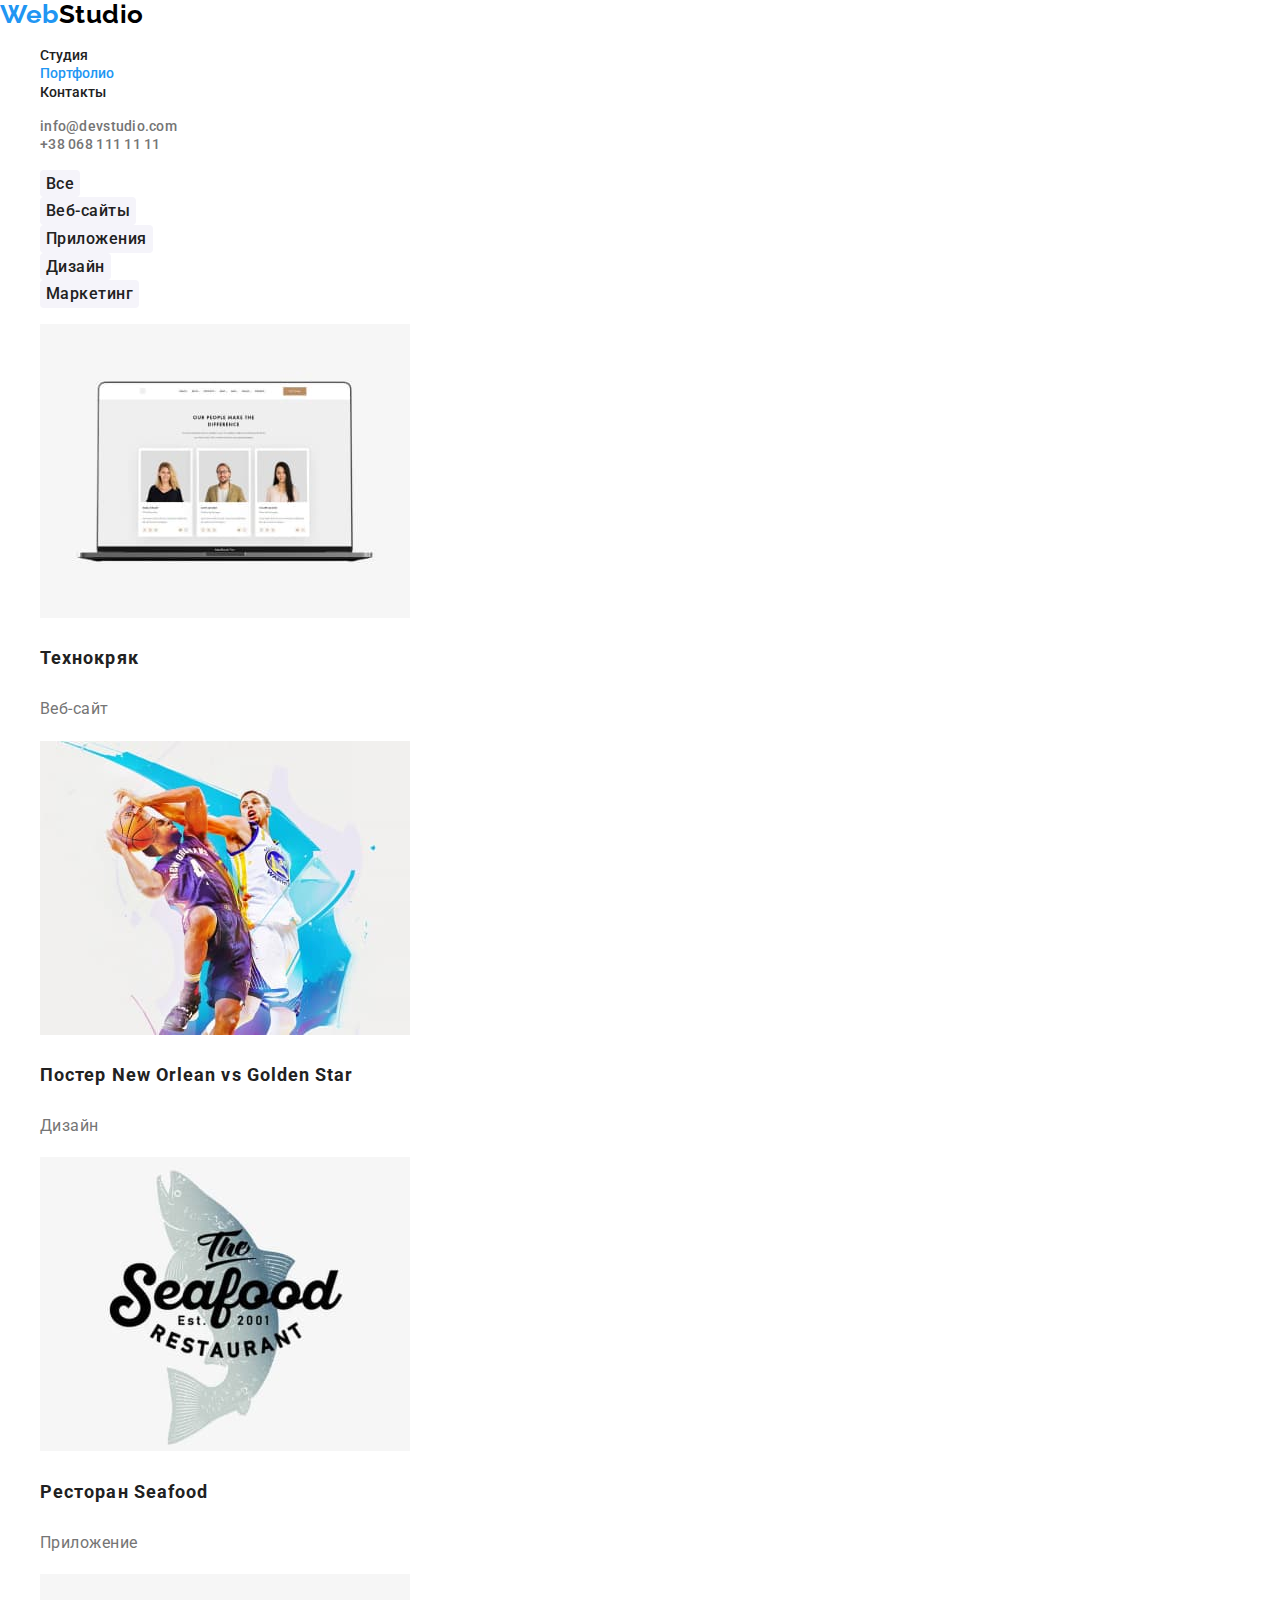
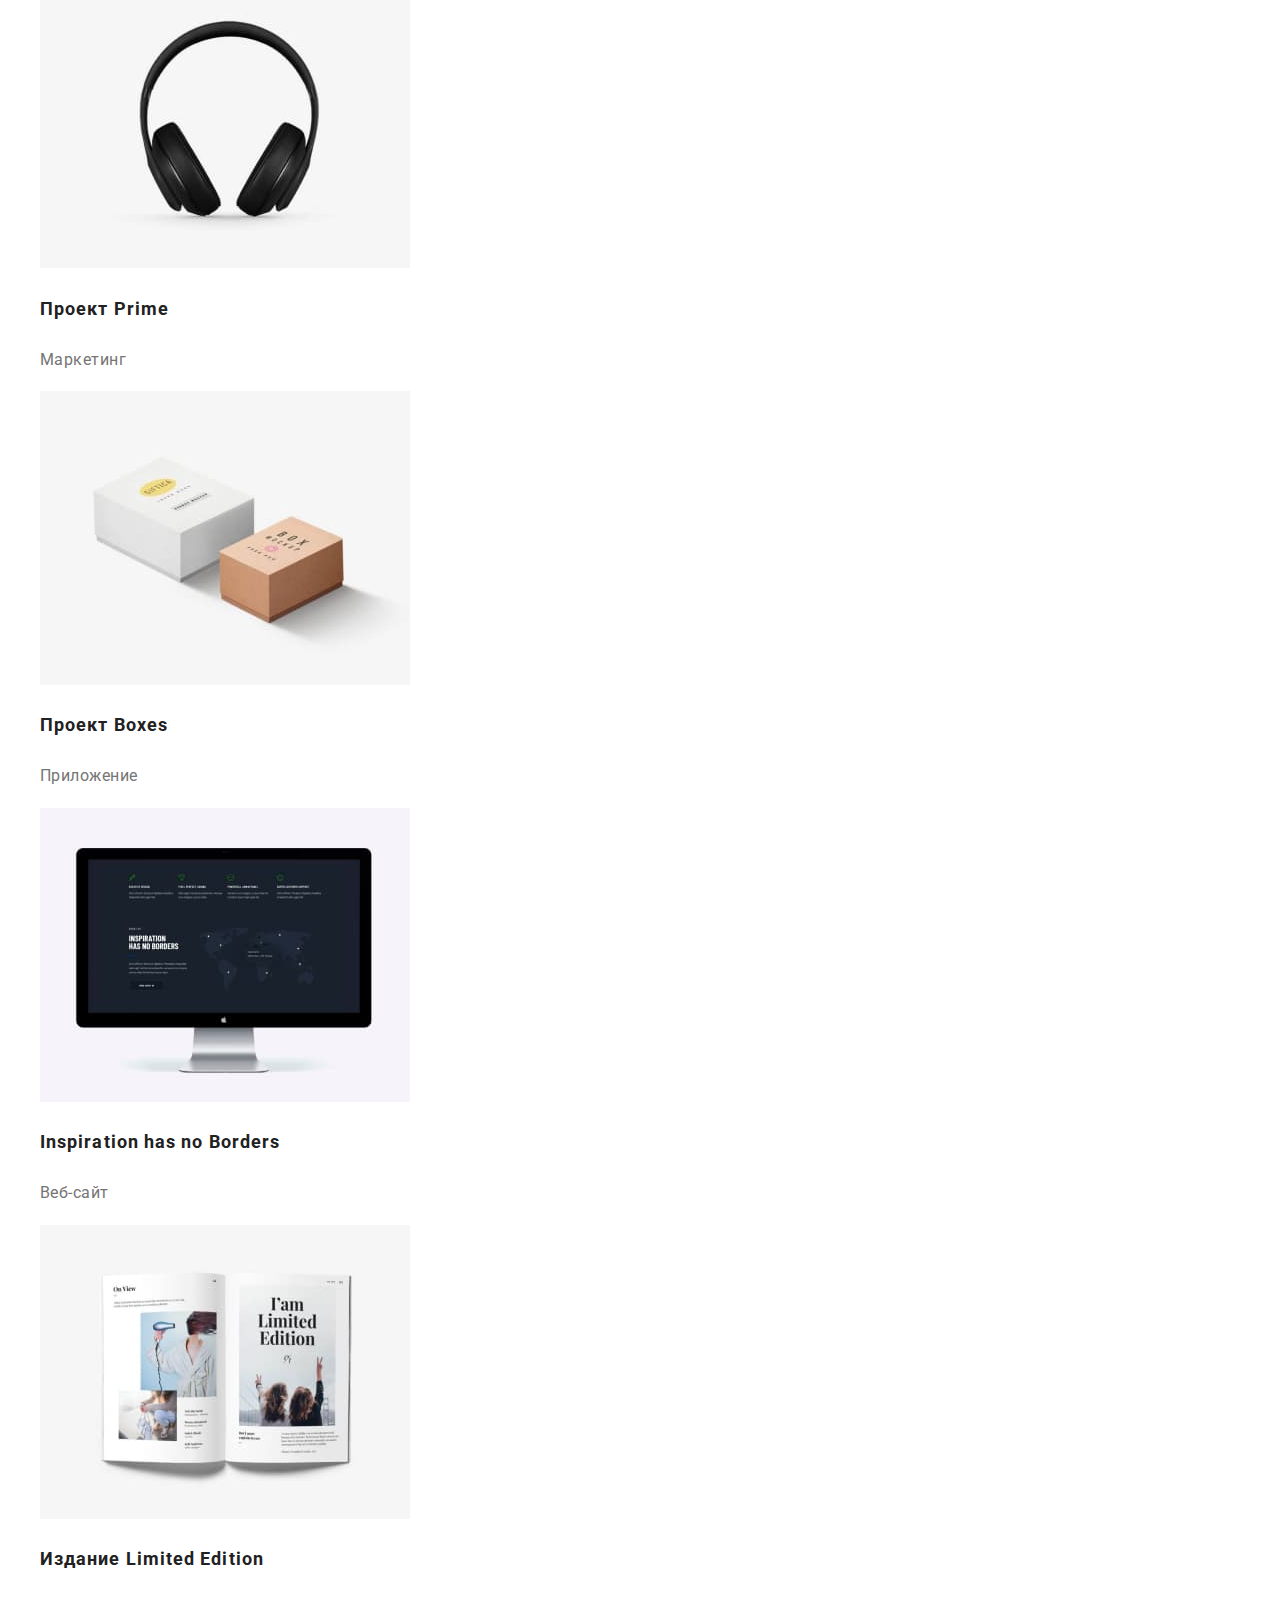
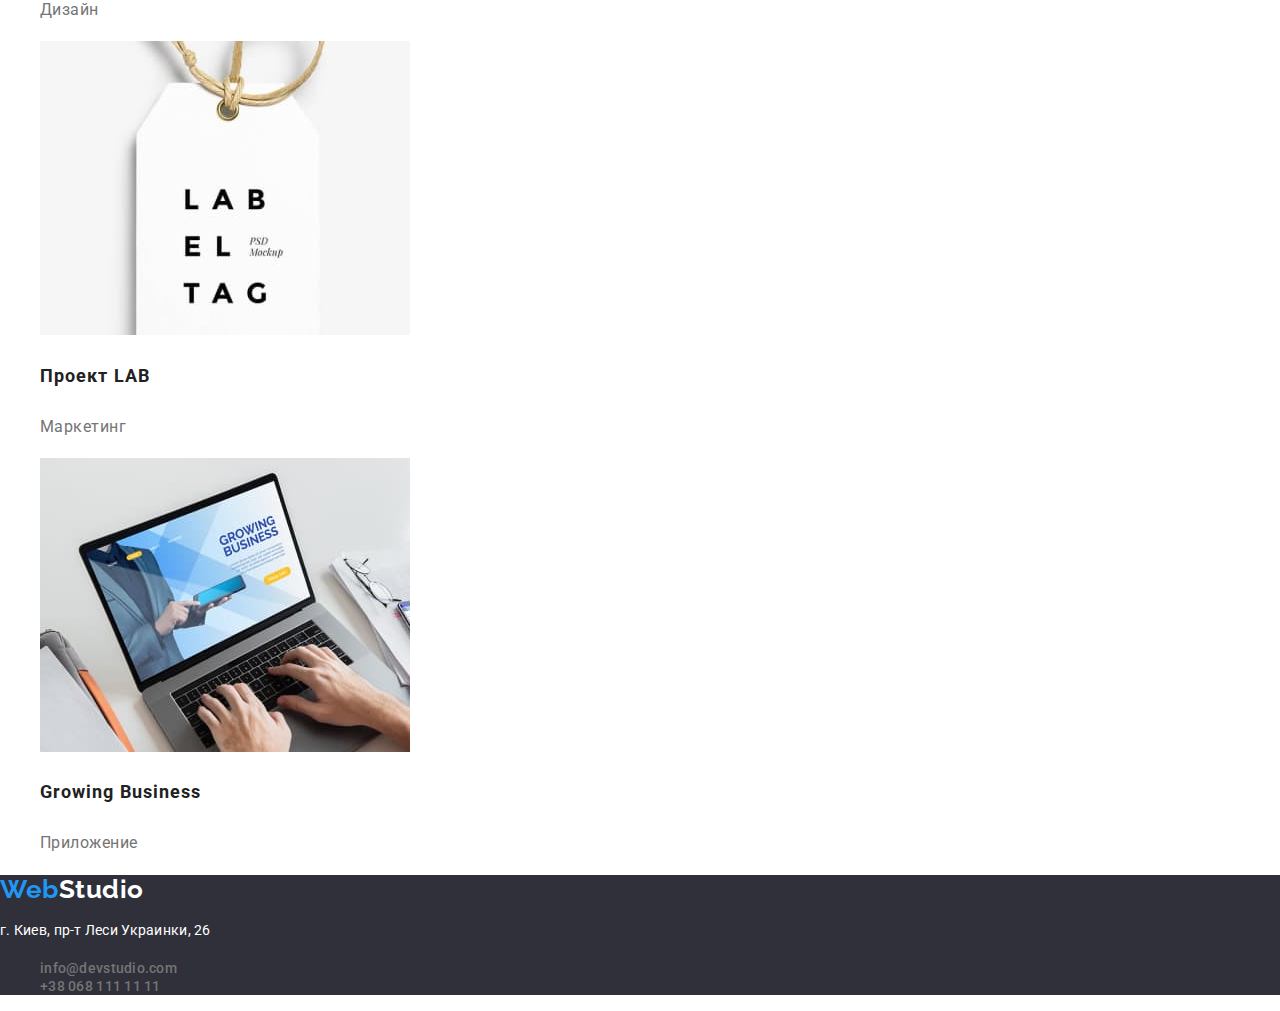
==== portfolio.html @ b9a0ad5e "copy" ====
<!DOCTYPE html>
<html lang="en">

<head>
    <meta charset="UTF-8">
    <meta name="viewport" content="width=device-width, initial-scale=1.0">
    <link rel="stylesheet" href="./css/normilize.css">
    <link rel="stylesheet" href="./css/variables.css">
    <link rel="preconnect" href="https://fonts.gstatic.com">
    <link href="https://fonts.googleapis.com/css2?family=Raleway:wght@700&family=Roboto:wght@400;500;700&display=swap"
        rel="stylesheet">
    <link rel="stylesheet" href="./css/general.css">
    <link rel="stylesheet" href="./css/styles-portfolio.css">
    <title>Portfolio</title>
</head>

<body>
    <header>
        <nav>
            <a href="./index.html" class="web-studio-black">
                <span><span class="web">Web</span>Studio</span>
            </a>
            <ul class="nav-menu">
                <li>
                    <a href="./index.html"> Студия </a>
                </li>
                <li>
                    <a href="./portfolio.html" class="current"> Портфолио </a>
                </li>
                <li>
                    <a href="#contacts"> Контакты </a>
                </li>
            </ul>
        </nav>
        <div>
            <ul class="nav-contact">
                <li>
                    <a href="mailto:info@devstudio.com">info@devstudio.com</a>
                </li>
                <li>
                    <a href="tel:+380681111111">+38 068 111 11 11</a>
                </li>
            </ul>
        </div>
    </header>

    <main>
        <h1 class="hidden-title">Portfolio</h1>
        <section>

            <ul class="filter-btn-class">
                <li>
                    <button>Все</button>
                </li>
                <li>
                    <button>Веб-сайты</button>
                </li>
                <li>
                    <button>Приложения</button>
                </li>
                <li>
                    <button>Дизайн</button>
                </li>
                <li>
                    <button>Маркетинг</button>
                </li>
            </ul>

            <ul class="projects">
                <li>
                    <img src="./images/portfolio/tech-crack.jpg" alt="Технокряк" width="370" height="294" />
                    <h3>Технокряк</h3>
                    <p>Веб-сайт</p>
                </li>

                <li>
                    <img src="./images/portfolio/new-orlean.jpg" alt="Постер New Orlean vs Golden Star" width="370"
                        height="294" />
                    <h3>Постер New Orlean vs Golden Star</h3>
                    <p>Дизайн</p>
                </li>

                <li>
                    <img src="./images/portfolio/seafood.jpg" alt="Ресторан Seafood" width="370" height="294" />
                    <h3>Ресторан Seafood</h3>
                    <p>Приложение</p>
                </li>

                <li>
                    <img src="./images/portfolio/project-prime.jpg" alt="Проект Prime" width="370" height="294" />
                    <h3>Проект Prime</h3>
                    <p>Маркетинг</p>
                </li>

                <li>
                    <img src="./images/portfolio/project-boxes.jpg" alt="Проект Boxes" width="370" height="294" />
                    <h3>Проект Boxes</h3>
                    <p>Приложение</p>
                </li>

                <li>
                    <img src="./images/portfolio/inspiration.jpg" alt="Inspiration has no Borders" width="370"
                        height="294" />
                    <h3>Inspiration has no Borders</h3>
                    <p>Веб-сайт</p>
                </li>

                <li>
                    <img src="./images/portfolio/limited-edition-magazine.jpg" alt="Издание Limited Edition" width="370"
                        height="294" />
                    <h3>Издание Limited Edition</h3>
                    <p>Дизайн</p>
                </li>

                <li>
                    <img src="./images/portfolio/project-lab.jpg" alt="Проект LAB" width="370" height="294" />
                    <h3>Проект LAB</h3>
                    <p>Маркетинг</p>
                </li>

                <li>
                    <img src="./images/portfolio/growing-business.jpg" alt="Growing Business" width="370"
                        height="294" />
                    <h3>Growing Business</h3>
                    <p>Приложение</p>
                </li>
            </ul>
        </section>

    </main>

    <footer class="footer-block">
        <a href="./index.html" class="web-studio-white">
            <span><span class="web">Web</span>Studio</span>
        </a>
        <address id="contacts">
            <p class="street">г. Киев, пр-т Леси Украинки, 26</p>
            <ul class="nav-contact">
                <li>
                    <a href="mailto:info@devstudio.com">info@devstudio.com</a>
                </li>
                <li>
                    <a href="tel:+380681111111">+38 068 111 11 11</a>
                </li>
            </ul>
        </address>
    </footer>

</body>

</html>
---- css/normilize.css ----
/*! modern-normalize v1.0.0 | MIT License | https://github.com/sindresorhus/modern-normalize */

/* ===== ДОПОЛНЕНИЯ от Sandra Hrevtsova ===== */

/* обнуляем дефолтные маркеры у всех маркированных списков */
ul {
  list-style: none;
}

/* обнуляем дефолтные подчеркивания у всех ссылок */
a {
  text-decoration: none;
}

code,
kbd,
samp,
pre {
  font-family: 'Open Sans', sans-serif;
  
  /* font-family: ui-monospace, SFMono-Regular, Consolas, "Liberation Mono", Menlo, monospace; 1 */
  font-size: 1em; /* 2 */
}

/* ===== ДОПОЛНЕНИЯ от Sandra Hrevtsova ===== */

/*
Document
========
*/

/**
Use a better box model (opinionated).
*/

*,
*::before,
*::after {
  box-sizing: border-box;
}

/**
Use a more readable tab size (opinionated).
*/

:root {
  -moz-tab-size: 4;
  tab-size: 4;
}

/**
1. Correct the line height in all browsers.
2. Prevent adjustments of font size after orientation changes in iOS.
*/

html {
  line-height: 1.15; /* 1 */
  -webkit-text-size-adjust: 100%; /* 2 */
}

/*
Sections
========
*/

/**
Remove the margin in all browsers.
*/

body {
  margin: 0;
  padding: 0;
}

/**
Improve consistency of default fonts in all browsers. (https://github.com/sindresorhus/modern-normalize/issues/3)
*/

body {
  font-family: system-ui, -apple-system,
    /* Firefox supports this but not yet `system-ui` */ 'Segoe UI', Roboto,
    Helvetica, Arial, sans-serif, 'Apple Color Emoji', 'Segoe UI Emoji';
}

/*
Grouping content
================
*/

/**
1. Add the correct height in Firefox.
2. Correct the inheritance of border color in Firefox. (https://bugzilla.mozilla.org/show_bug.cgi?id=190655)
*/

hr {
  height: 0; /* 1 */
  color: inherit; /* 2 */
}

/*
Text-level semantics
====================
*/

/**
Add the correct text decoration in Chrome, Edge, and Safari.
*/

abbr[title] {
  text-decoration: underline dotted;
}

/**
Add the correct font weight in Edge and Safari.
*/

b,
strong {
  font-weight: bolder;
}

/**
1. Improve consistency of default fonts in all browsers. (https://github.com/sindresorhus/modern-normalize/issues/3)
2. Correct the odd 'em' font sizing in all browsers.
*/

/**
Add the correct font size in all browsers.
*/

small {
  font-size: 80%;
}

/**
Prevent 'sub' and 'sup' elements from affecting the line height in all browsers.
*/

sub,
sup {
  font-size: 75%;
  line-height: 0;
  position: relative;
  vertical-align: baseline;
}

sub {
  bottom: -0.25em;
}

sup {
  top: -0.5em;
}

/*
Tabular data
============
*/

/**
1. Remove text indentation from table contents in Chrome and Safari. (https://bugs.chromium.org/p/chromium/issues/detail?id=999088, https://bugs.webkit.org/show_bug.cgi?id=201297)
2. Correct table border color inheritance in all Chrome and Safari. (https://bugs.chromium.org/p/chromium/issues/detail?id=935729, https://bugs.webkit.org/show_bug.cgi?id=195016)
*/

table {
  text-indent: 0; /* 1 */
  border-color: inherit; /* 2 */
}

/*
Forms
=====
*/

/**
1. Change the font styles in all browsers.
2. Remove the margin in Firefox and Safari.
*/

button,
input,
optgroup,
select,
textarea {
  font-family: inherit; /* 1 */
  font-size: 100%; /* 1 */
  line-height: 1.15; /* 1 */
  margin: 0; /* 2 */
}

address {
  font-style: normal;
}

/**
Remove the inheritance of text transform in Edge and Firefox.
1. Remove the inheritance of text transform in Firefox.
*/

button,
select {
  
  /* 1 */
  text-transform: none;
}

/**
Correct the inability to style clickable types in iOS and Safari.
*/

button,
[type='button'],
[type='reset'],
[type='submit'] {
  -webkit-appearance: button;
}

/**
Remove the inner border and padding in Firefox.
*/

::-moz-focus-inner {
  border-style: none;
  padding: 0;
}

/**
Restore the focus styles unset by the previous rule.
*/

:-moz-focusring {
  outline: 1px dotted ButtonText;
}

/**
Remove the additional ':invalid' styles in Firefox.
See: https://github.com/mozilla/gecko-dev/blob/2f9eacd9d3d995c937b4251a5557d95d494c9be1/layout/style/res/forms.css#L728-L737
*/

:-moz-ui-invalid {
  box-shadow: none;
}

/**
Remove the padding so developers are not caught out when they zero out 'fieldset' elements in all browsers.
*/

legend {
  padding: 0;
}

/**
Add the correct vertical alignment in Chrome and Firefox.
*/

progress {
  vertical-align: baseline;
}

/**
Correct the cursor style of increment and decrement buttons in Safari.
*/

::-webkit-inner-spin-button,
::-webkit-outer-spin-button {
  height: auto;
}

/**
1. Correct the odd appearance in Chrome and Safari.
2. Correct the outline style in Safari.
*/

[type='search'] {
  -webkit-appearance: textfield; /* 1 */
  outline-offset: -2px; /* 2 */
}

/**
Remove the inner padding in Chrome and Safari on macOS.
*/

::-webkit-search-decoration {
  -webkit-appearance: none;
}

/**
1. Correct the inability to style clickable types in iOS and Safari.
2. Change font properties to 'inherit' in Safari.
*/

::-webkit-file-upload-button {
  -webkit-appearance: button; /* 1 */
  font: inherit; /* 2 */
}

/*
Interactive
===========
*/

/*
Add the correct display in Chrome and Safari.
*/

summary {
  display: list-item;
}
---- css/variables.css ----
:root{
  --full-balck: rgba(0, 0, 0);
  --full-white: rgba(255, 255, 255);
  --text-blue: rgba(33,150,243,1);
  --title-text: rgba(33,33,33,1);
  --subtitle-text: rgba(117, 117, 117, 1);
  --bg-main-color: rgba(47, 48, 58);
  --btn-bg: rgba(245,244,250,1);

}
---- css/general.css ----
body{
  font-family: 'Roboto', sans-serif;
}

.web-studio-black{
  color: var(--full-balck);
  font-family: 'Raleway', sans-serif;
  font-weight: 700;
  font-size: 26px;
  letter-spacing: 0.02em;
}

.web-studio-white{
  color: var(--full-white);
  font-family: 'Raleway', sans-serif;
  font-weight: 700;
  font-size: 26px;
  letter-spacing: 0.02em;
}

.web{
  color: var(--text-blue);
}

.nav-menu > li > a{
  color: var(--title-text);
  font-weight: 500;
  font-size: 14px;
  line-height: 1.2;
}

.nav-menu > li > a:hover,
.nav-menu > li > a:focus{
  color: var(--text-blue);
}

.nav-contact > li > a{
  color: var(--subtitle-text);
  font-weight: 500;
  font-size: 14px;
  line-height: 1.2;
  letter-spacing: 0.02em;
}

.nav-contact > li > a:hover,
.nav-contact > li > a:focus{
  color: var(--text-blue);
}

.footer-block{
  background-color: var(--bg-main-color);
}

.street{
  color: var(--full-white);
  font-weight: 400;
  font-size: 14px;
  line-height: 1.7;  
  letter-spacing: 0.02em;
}

.nav-menu > li > .current{
  color: var(--text-blue);
}
---- css/styles-portfolio.css ----
.hidden-title {    
  position: absolute;
  width: 1px;
  height: 1px;
  margin: -1px;
  border: 0px;
  padding: 0px;

  white-space: nowrap;
  clip-path: inset(100%);
  clip: rect(0 0 0 0);
  overflow: hidden;    
}

.filter-btn-class > li > button{
  background-color: var(--btn-bg);
  color: var(--title-text);
  font-weight: 500;
  font-size: 16px;
  line-height: 1.6;
  text-align: center;  
  border-style: none;
  border-radius: 4px;
  letter-spacing: 0.03em;  
}

.filter-btn-class > li > button:hover,
.filter-btn-class > li > button:focus{
  background-color: var(--text-blue);
  color: var(--full-white);
  font-weight: 500;
  font-size: 16px;
  line-height: 1.6;
  text-align: center;  
  border-style: none;
  cursor: pointer;
}

.projects > li > h3{
  color: var(--title-text);
  font-weight: 700;
  font-size: 18px;
  line-height: 2;
  letter-spacing: 0.06em;
}

.projects > li > p{
  color: var(--subtitle-text);
  font-weight: 400;
  font-size: 16px;
  line-height: 1.9;  
  letter-spacing: 0.03em;  
}
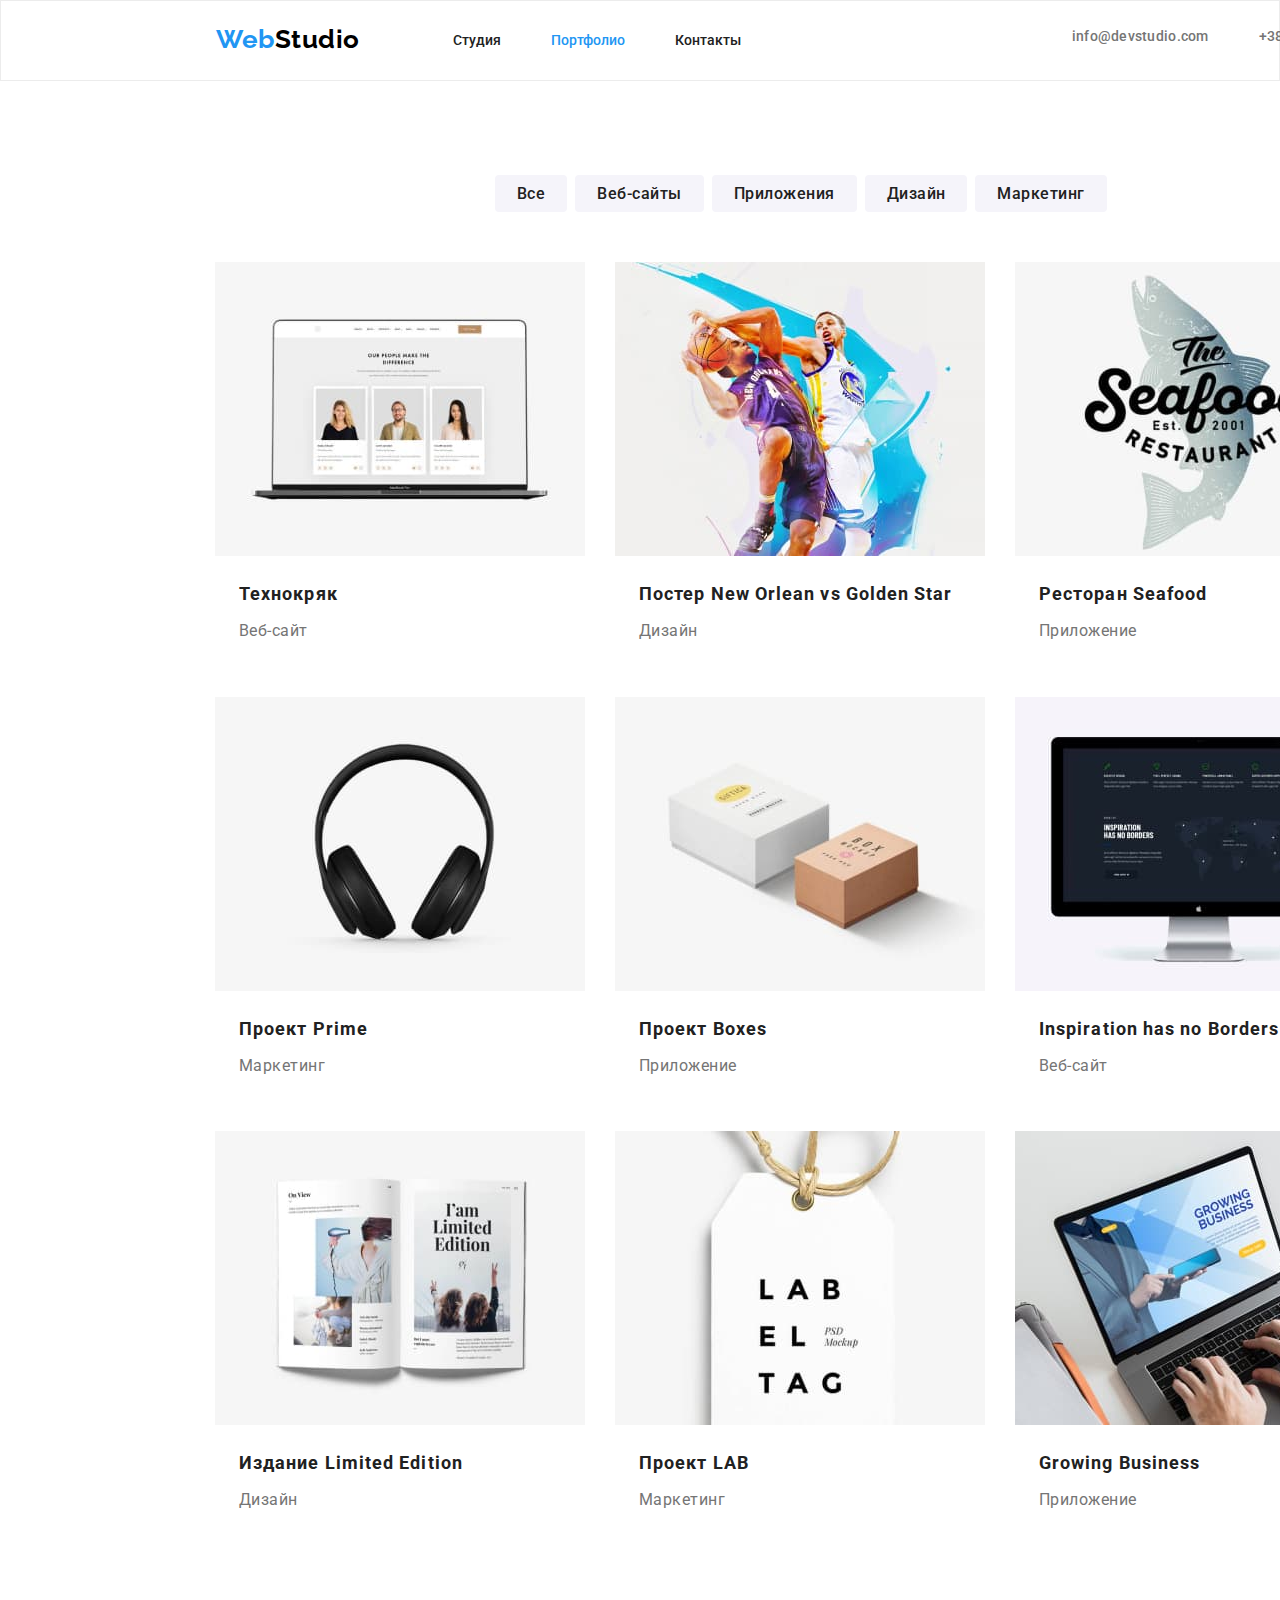
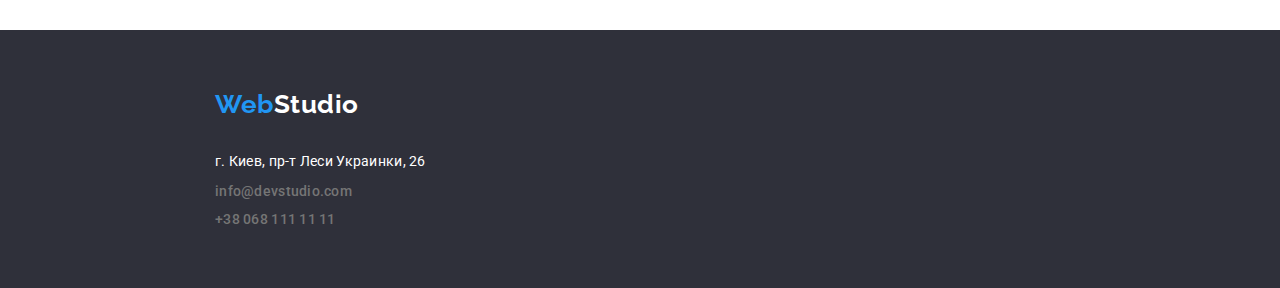
==== commit 8e8e391f: "hw3" ====
--- a/portfolio.html
+++ b/portfolio.html
@@ -15,135 +15,156 @@
 </head>
 
 <body>
-    <header>
-        <nav>
-            <a href="./index.html" class="web-studio-black">
-                <span><span class="web">Web</span>Studio</span>
-            </a>
-            <ul class="nav-menu">
-                <li>
-                    <a href="./index.html"> Студия </a>
-                </li>
-                <li>
-                    <a href="./portfolio.html" class="current"> Портфолио </a>
-                </li>
-                <li>
-                    <a href="#contacts"> Контакты </a>
-                </li>
-            </ul>
-        </nav>
-        <div>
-            <ul class="nav-contact">
-                <li>
-                    <a href="mailto:info@devstudio.com">info@devstudio.com</a>
-                </li>
-                <li>
-                    <a href="tel:+380681111111">+38 068 111 11 11</a>
-                </li>
-            </ul>
+    <header class="pf-header">
+        <div class="container">
+            <div class="position-container">
+                <nav class="header-nav">
+                    <a href="./index.html" class="web-studio-black">
+                        <span><span class="web">Web</span>Studio</span>
+                    </a>
+                    <ul class="nav-menu">
+                        <li>
+                            <a href="./index.html"> Студия </a>
+                        </li>
+                        <li>
+                            <a href="./portfolio.html " class="current"> Портфолио </a>
+                        </li>
+                        <li>
+                            <a href="#contacts"> Контакты </a>
+                        </li>
+                    </ul>
+                </nav>
+                <div class="div-contact">
+                    <ul class="nav-contact">
+                        <li>
+                            <a href="mailto:info@devstudio.com">info@devstudio.com</a>
+                        </li>
+                        <li>
+                            <a href="tel:+380681111111">+38 068 111 11 11</a>
+                        </li>
+                    </ul>
+                </div>
+            </div>
         </div>
     </header>
 
     <main>
-        <h1 class="hidden-title">Portfolio</h1>
-        <section>
+        <div class="container">
+            <h1 class="hidden-title">Portfolio</h1>
+            <section class="content-section">
 
-            <ul class="filter-btn-class">
-                <li>
-                    <button>Все</button>
-                </li>
-                <li>
-                    <button>Веб-сайты</button>
-                </li>
-                <li>
-                    <button>Приложения</button>
-                </li>
-                <li>
-                    <button>Дизайн</button>
-                </li>
-                <li>
-                    <button>Маркетинг</button>
-                </li>
-            </ul>
+                <ul class="filter-btn-class">
+                    <li>
+                        <button>Все</button>
+                    </li>
+                    <li>
+                        <button>Веб-сайты</button>
+                    </li>
+                    <li>
+                        <button>Приложения</button>
+                    </li>
+                    <li>
+                        <button>Дизайн</button>
+                    </li>
+                    <li>
+                        <button>Маркетинг</button>
+                    </li>
+                </ul>
 
-            <ul class="projects">
-                <li>
-                    <img src="./images/portfolio/tech-crack.jpg" alt="Технокряк" width="370" height="294" />
-                    <h3>Технокряк</h3>
-                    <p>Веб-сайт</p>
-                </li>
+                <ul class="projects">
+                    <li>
+                        <img src="./images/portfolio/tech-crack.jpg" alt="Технокряк" />
+                        <div class="img-text">
+                            <h3>Технокряк</h3>
+                            <p>Веб-сайт</p>
+                        </div>
+                    </li>
 
-                <li>
-                    <img src="./images/portfolio/new-orlean.jpg" alt="Постер New Orlean vs Golden Star" width="370"
-                        height="294" />
-                    <h3>Постер New Orlean vs Golden Star</h3>
-                    <p>Дизайн</p>
-                </li>
+                    <li>
+                        <img src="./images/portfolio/new-orlean.jpg" alt="Постер New Orlean vs Golden Star" />
+                        <div class="img-text">
+                            <h3>Постер New Orlean vs Golden Star</h3>
+                            <p>Дизайн</p>
+                        </div>
+                    </li>
 
-                <li>
-                    <img src="./images/portfolio/seafood.jpg" alt="Ресторан Seafood" width="370" height="294" />
-                    <h3>Ресторан Seafood</h3>
-                    <p>Приложение</p>
-                </li>
+                    <li>
+                        <img src="./images/portfolio/seafood.jpg" alt="Ресторан Seafood" />
+                        <div class="img-text">
+                            <h3>Ресторан Seafood</h3>
+                            <p>Приложение</p>
+                        </div>
+                    </li>
 
-                <li>
-                    <img src="./images/portfolio/project-prime.jpg" alt="Проект Prime" width="370" height="294" />
-                    <h3>Проект Prime</h3>
-                    <p>Маркетинг</p>
-                </li>
+                    <li>
+                        <img src="./images/portfolio/project-prime.jpg" alt="Проект Prime" />
+                        <div class="img-text">
+                            <h3>Проект Prime</h3>
+                            <p>Маркетинг</p>
+                        </div>
+                    </li>
 
-                <li>
-                    <img src="./images/portfolio/project-boxes.jpg" alt="Проект Boxes" width="370" height="294" />
-                    <h3>Проект Boxes</h3>
-                    <p>Приложение</p>
-                </li>
+                    <li>
+                        <img src="./images/portfolio/project-boxes.jpg" alt="Проект Boxes" />
+                        <div class="img-text">
+                            <h3>Проект Boxes</h3>
+                            <p>Приложение</p>
+                        </div>
+                    </li>
 
-                <li>
-                    <img src="./images/portfolio/inspiration.jpg" alt="Inspiration has no Borders" width="370"
-                        height="294" />
-                    <h3>Inspiration has no Borders</h3>
-                    <p>Веб-сайт</p>
-                </li>
+                    <li>
+                        <img src="./images/portfolio/inspiration.jpg" alt="Inspiration has no Borders" />
+                        <div class="img-text">
+                            <h3>Inspiration has no Borders</h3>
+                            <p>Веб-сайт</p>
+                        </div>
+                    </li>
 
-                <li>
-                    <img src="./images/portfolio/limited-edition-magazine.jpg" alt="Издание Limited Edition" width="370"
-                        height="294" />
-                    <h3>Издание Limited Edition</h3>
-                    <p>Дизайн</p>
-                </li>
+                    <li>
+                        <img src="./images/portfolio/limited-edition-magazine.jpg" alt="Издание Limited Edition" />
+                        <div class="img-text">
+                            <h3>Издание Limited Edition</h3>
+                            <p>Дизайн</p>
+                        </div>
+                    </li>
 
-                <li>
-                    <img src="./images/portfolio/project-lab.jpg" alt="Проект LAB" width="370" height="294" />
-                    <h3>Проект LAB</h3>
-                    <p>Маркетинг</p>
-                </li>
+                    <li>
+                        <img src="./images/portfolio/project-lab.jpg" alt="Проект LAB" />
+                        <div class="img-text">
+                            <h3>Проект LAB</h3>
+                            <p>Маркетинг</p>
+                        </div>
+                    </li>
 
-                <li>
-                    <img src="./images/portfolio/growing-business.jpg" alt="Growing Business" width="370"
-                        height="294" />
-                    <h3>Growing Business</h3>
-                    <p>Приложение</p>
-                </li>
-            </ul>
-        </section>
-
+                    <li>
+                        <img src="./images/portfolio/growing-business.jpg" alt="Growing Business" />
+                        <div class="img-text">
+                            <h3>Growing Business</h3>
+                            <p>Приложение</p>
+                        </div>
+                    </li>
+                </ul>
+            </section>
+        </div>
     </main>
 
     <footer class="footer-block">
-        <a href="./index.html" class="web-studio-white">
-            <span><span class="web">Web</span>Studio</span>
-        </a>
-        <address id="contacts">
-            <p class="street">г. Киев, пр-т Леси Украинки, 26</p>
-            <ul class="nav-contact">
-                <li>
-                    <a href="mailto:info@devstudio.com">info@devstudio.com</a>
-                </li>
-                <li>
-                    <a href="tel:+380681111111">+38 068 111 11 11</a>
-                </li>
-            </ul>
-        </address>
+        <div class="container">
+            <a href="./index.html" class="web-studio-white">
+                <span><span class="web">Web</span>Studio</span>
+            </a>
+            <address id="contacts">
+                <p class="street">г. Киев, пр-т Леси Украинки, 26</p>
+                <ul class="nav-contact nav-contact-li">
+                    <li>
+                        <a href="mailto:info@devstudio.com">info@devstudio.com</a>
+                    </li>
+                    <li>
+                        <a href="tel:+380681111111">+38 068 111 11 11</a>
+                    </li>
+                </ul>
+            </address>
+        </div>
     </footer>
 
 </body>
--- a/css/normilize.css
+++ b/css/normilize.css
@@ -5,6 +5,13 @@
 /* обнуляем дефолтные маркеры у всех маркированных списков */
 ul {
   list-style: none;
+  padding: 0px;
+  margin: 0px;
+}
+
+p {
+  margin: 0px;
+  padding: 0px;
 }
 
 /* обнуляем дефолтные подчеркивания у всех ссылок */
@@ -67,7 +74,13 @@
 Remove the margin in all browsers.
 */
 
-body {
+body,
+h1,
+h2,
+h3,
+h4,
+h5,
+h6 {
   margin: 0;
   padding: 0;
 }
--- a/css/variables.css
+++ b/css/variables.css
@@ -6,5 +6,6 @@
   --subtitle-text: rgba(117, 117, 117, 1);
   --bg-main-color: rgba(47, 48, 58);
   --btn-bg: rgba(245,244,250,1);
-
+  --our-team-bg: rgba(245,244,250,1);
+  --header-bd-color: rgba(236,236,236,1);
 }--- a/css/general.css
+++ b/css/general.css
@@ -11,15 +11,27 @@
 }
 
 .web-studio-white{
+  width: 145px;
+  height: 31px;
   color: var(--full-white);
   font-family: 'Raleway', sans-serif;
   font-weight: 700;
   font-size: 26px;
-  letter-spacing: 0.02em;
+  letter-spacing: 0.02em;   
 }
 
 .web{
   color: var(--text-blue);
+}
+
+.nav-menu{
+  display: flex;
+  margin-left: 93px;  
+}
+
+.nav-menu :not(:last-child),
+.nav-contact :not(:last-child){
+  padding-right: 50px;
 }
 
 .nav-menu > li > a{
@@ -34,6 +46,10 @@
   color: var(--text-blue);
 }
 
+.nav-contact{
+  display: flex;     
+} 
+
 .nav-contact > li > a{
   color: var(--subtitle-text);
   font-weight: 500;
@@ -47,8 +63,22 @@
   color: var(--text-blue);
 }
 
+.nav-contact > li:not(:last-child){
+  margin-bottom: 9px;
+}
+
+.nav-contact-li{
+  display: block;
+  padding-bottom: 60px;
+}
+
 .footer-block{
   background-color: var(--bg-main-color);
+  padding-top: 60px;
+}
+
+#contacts{ 
+  margin-top: 30px;
 }
 
 .street{
@@ -57,8 +87,32 @@
   font-size: 14px;
   line-height: 1.7;  
   letter-spacing: 0.02em;
+  margin-bottom: 9px;
 }
 
 .nav-menu > li > .current{
   color: var(--text-blue);
+}
+
+.container{
+  width: 1200px;
+  padding: 0px 15px;
+  margin: 0 200px auto;  
+}
+
+.position-container{
+  display: flex;
+}
+
+.header-nav{
+  display: flex;
+  align-items: center;  
+  padding-top: 24px;
+  padding-bottom: 25px;
+}
+
+.div-contact{
+  display: flex;
+  align-items: center;
+  margin-left: 331px;    
 }--- a/css/styles-portfolio.css
+++ b/css/styles-portfolio.css
@@ -1,3 +1,7 @@
+.pf-header{
+  border: 1px solid var(--header-bd-color);
+}
+
 .hidden-title {    
   position: absolute;
   width: 1px;
@@ -5,11 +9,25 @@
   margin: -1px;
   border: 0px;
   padding: 0px;
-
   white-space: nowrap;
   clip-path: inset(100%);
   clip: rect(0 0 0 0);
   overflow: hidden;    
+}
+
+.content-section{
+  margin: 94px 0px;
+  
+}
+
+.filter-btn-class{
+  display: flex;
+  padding-left: 280px;
+  margin-bottom: 50px;  
+}
+
+.filter-btn-class li:not(:last-child){
+  margin-right: 8px;
 }
 
 .filter-btn-class > li > button{
@@ -21,7 +39,8 @@
   text-align: center;  
   border-style: none;
   border-radius: 4px;
-  letter-spacing: 0.03em;  
+  letter-spacing: 0.03em; 
+  padding: 6px 22px; 
 }
 
 .filter-btn-class > li > button:hover,
@@ -36,18 +55,45 @@
   cursor: pointer;
 }
 
-.projects > li > h3{
+.projects{  
+  display: flex;
+  flex-wrap: wrap;
+  margin-left: -30px;
+  margin-top: -30px;   
+}
+
+.projects > li{
+  flex-basis: calc(100% / 3 - 30px);
+  margin-left: 30px;
+  margin-top: 30px;
+}
+
+.projects > li > div > h3{
   color: var(--title-text);
   font-weight: 700;
   font-size: 18px;
   line-height: 2;
   letter-spacing: 0.06em;
+  margin-bottom: 4px;
 }
 
-.projects > li > p{
+.projects > li > div > p{
   color: var(--subtitle-text);
   font-weight: 400;
   font-size: 16px;
   line-height: 1.9;  
   letter-spacing: 0.03em;  
+}
+
+.projects > li > img{
+  width: 370px;
+  height: 294px;
+  display: block;
+  margin-bottom: 20px;
+}
+
+.img-text{
+  padding-left: 24px;
+  padding-right: 24px;
+  padding-bottom: 20px;
 }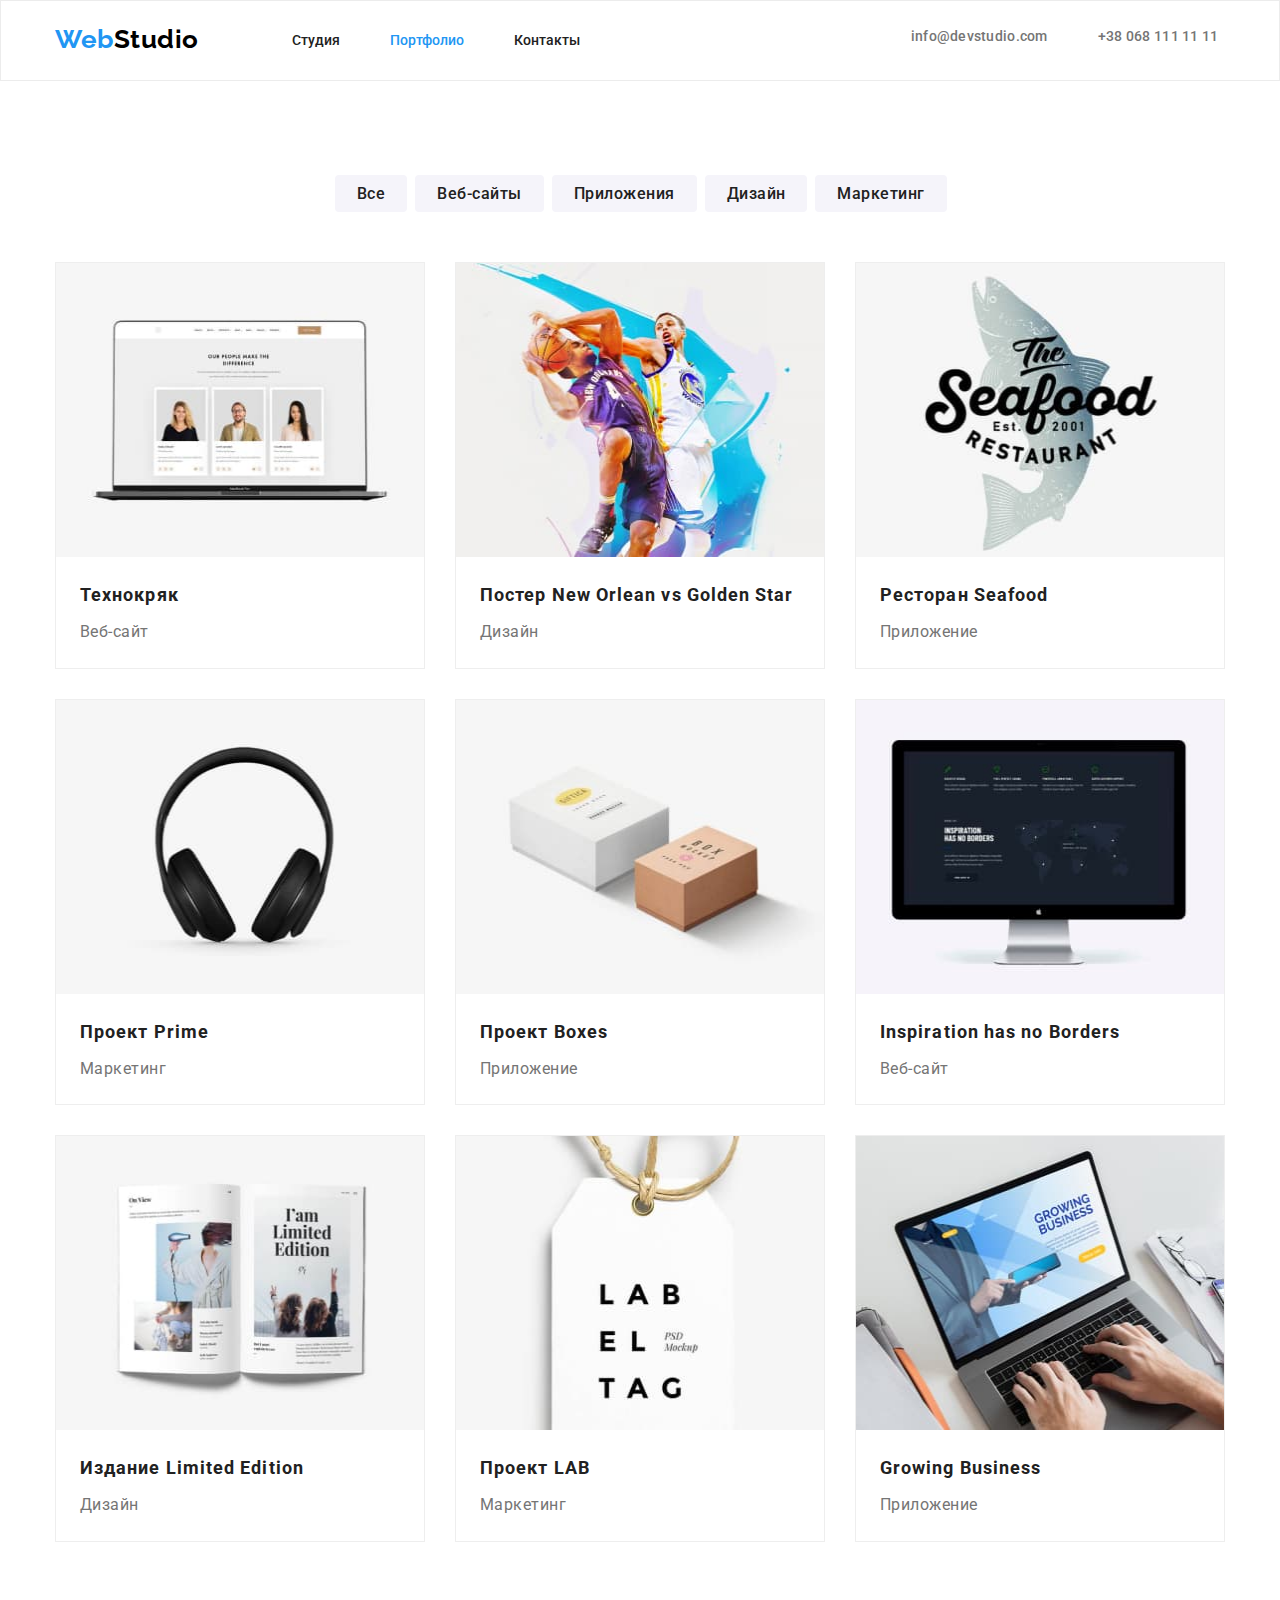
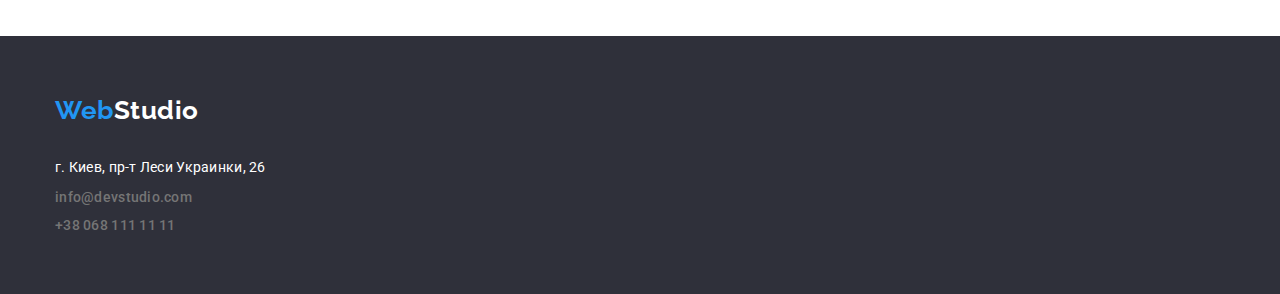
==== commit e806e6f7: "fix code" ====
--- a/portfolio.html
+++ b/portfolio.html
@@ -49,10 +49,9 @@
     </header>
 
     <main>
-        <div class="container">
-            <h1 class="hidden-title">Portfolio</h1>
-            <section class="content-section">
-
+        <h1 class="hidden-title">Portfolio</h1>
+        <section class="content-section">
+            <div class="container">
                 <ul class="filter-btn-class">
                     <li>
                         <button>Все</button>
@@ -144,8 +143,8 @@
                         </div>
                     </li>
                 </ul>
-            </section>
-        </div>
+            </div>
+        </section>
     </main>
 
     <footer class="footer-block">
--- a/css/variables.css
+++ b/css/variables.css
@@ -8,4 +8,5 @@
   --btn-bg: rgba(245,244,250,1);
   --our-team-bg: rgba(245,244,250,1);
   --header-bd-color: rgba(236,236,236,1);
+  --projects-border: rgba(238,238,238,1);
 }--- a/css/general.css
+++ b/css/general.css
@@ -68,13 +68,13 @@
 }
 
 .nav-contact-li{
-  display: block;
-  padding-bottom: 60px;
+  display: block;  
 }
 
 .footer-block{
   background-color: var(--bg-main-color);
   padding-top: 60px;
+  padding-bottom: 60px;
 }
 
 #contacts{ 
@@ -97,7 +97,7 @@
 .container{
   width: 1200px;
   padding: 0px 15px;
-  margin: 0 200px auto;  
+  margin: 0 auto;  
 }
 
 .position-container{
--- a/css/styles-portfolio.css
+++ b/css/styles-portfolio.css
@@ -16,8 +16,7 @@
 }
 
 .content-section{
-  margin: 94px 0px;
-  
+  padding: 94px 0px; 
 }
 
 .filter-btn-class{
@@ -66,6 +65,7 @@
   flex-basis: calc(100% / 3 - 30px);
   margin-left: 30px;
   margin-top: 30px;
+  border: 1px solid var(--projects-border);  
 }
 
 .projects > li > div > h3{
@@ -86,14 +86,11 @@
 }
 
 .projects > li > img{
-  width: 370px;
+  width: 368px;
   height: 294px;
   display: block;
-  margin-bottom: 20px;
 }
 
 .img-text{
-  padding-left: 24px;
-  padding-right: 24px;
-  padding-bottom: 20px;
+  padding: 20px 24px;  
 }